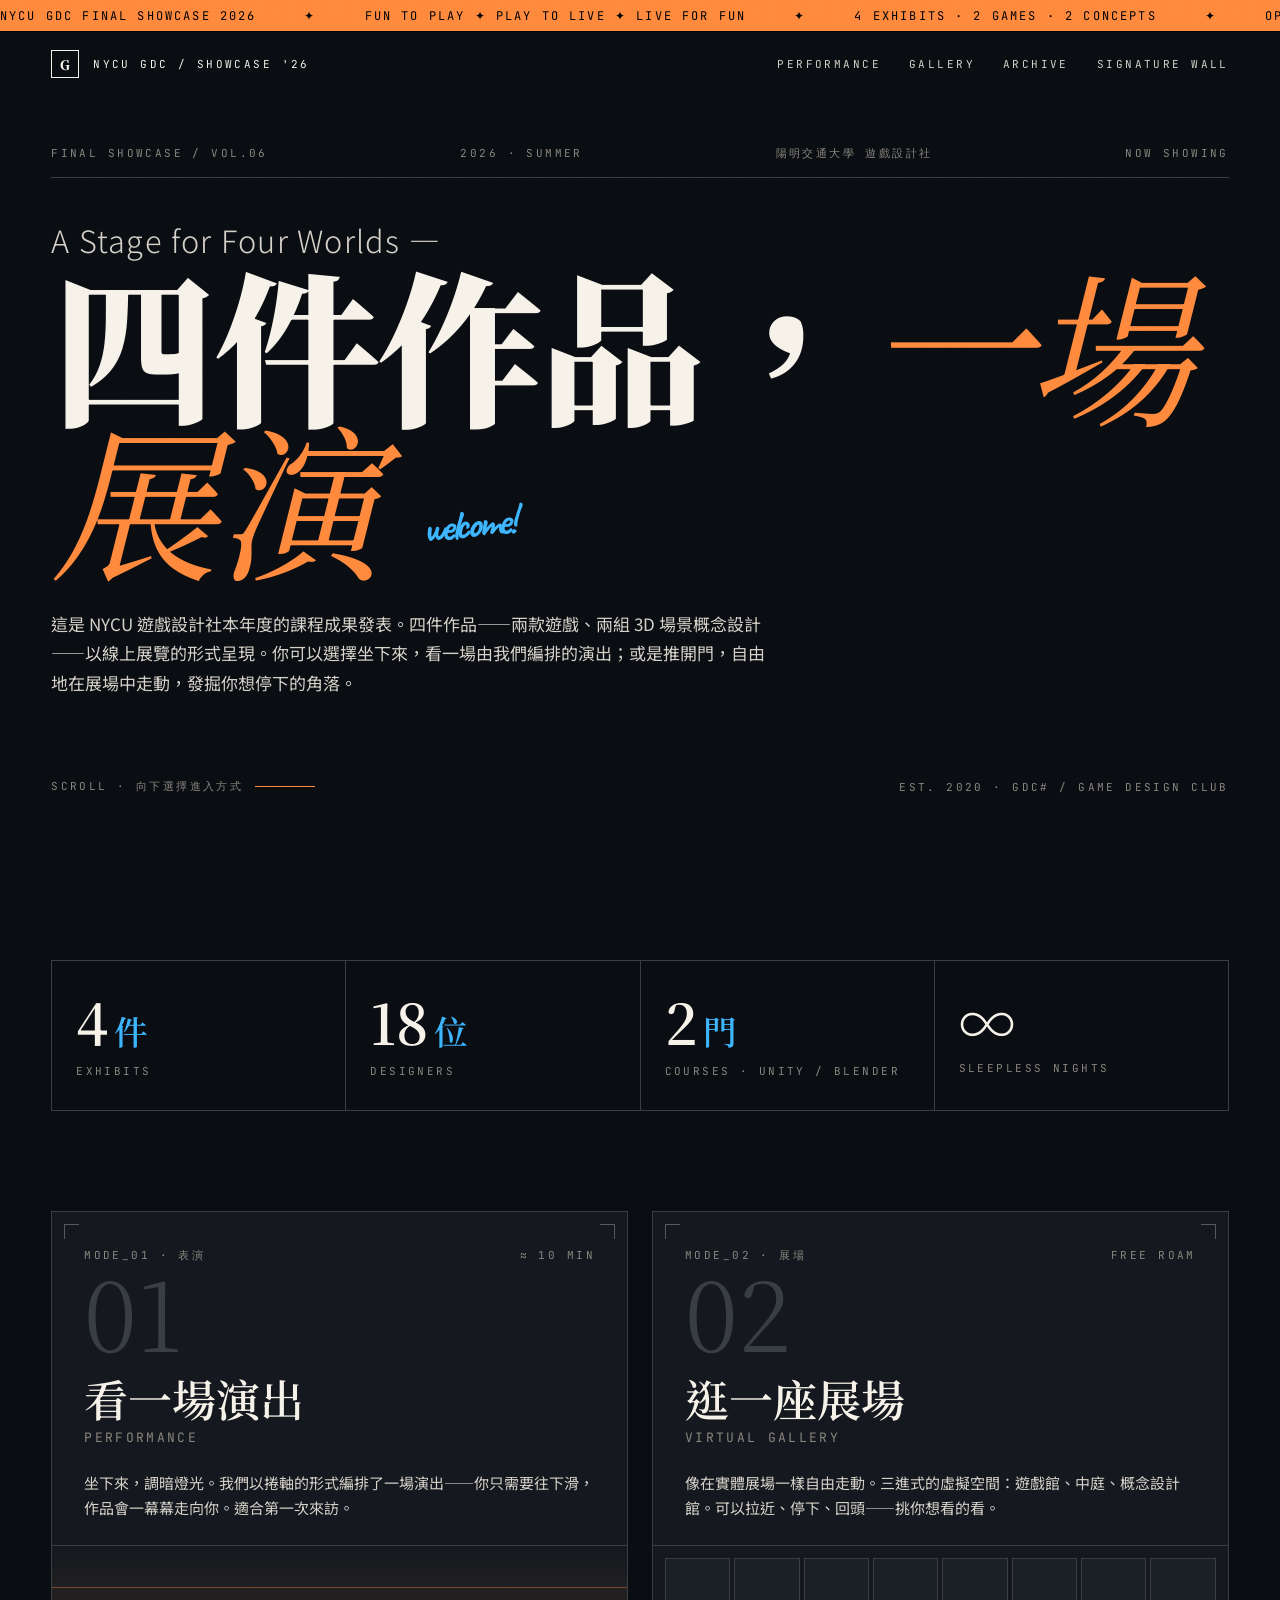
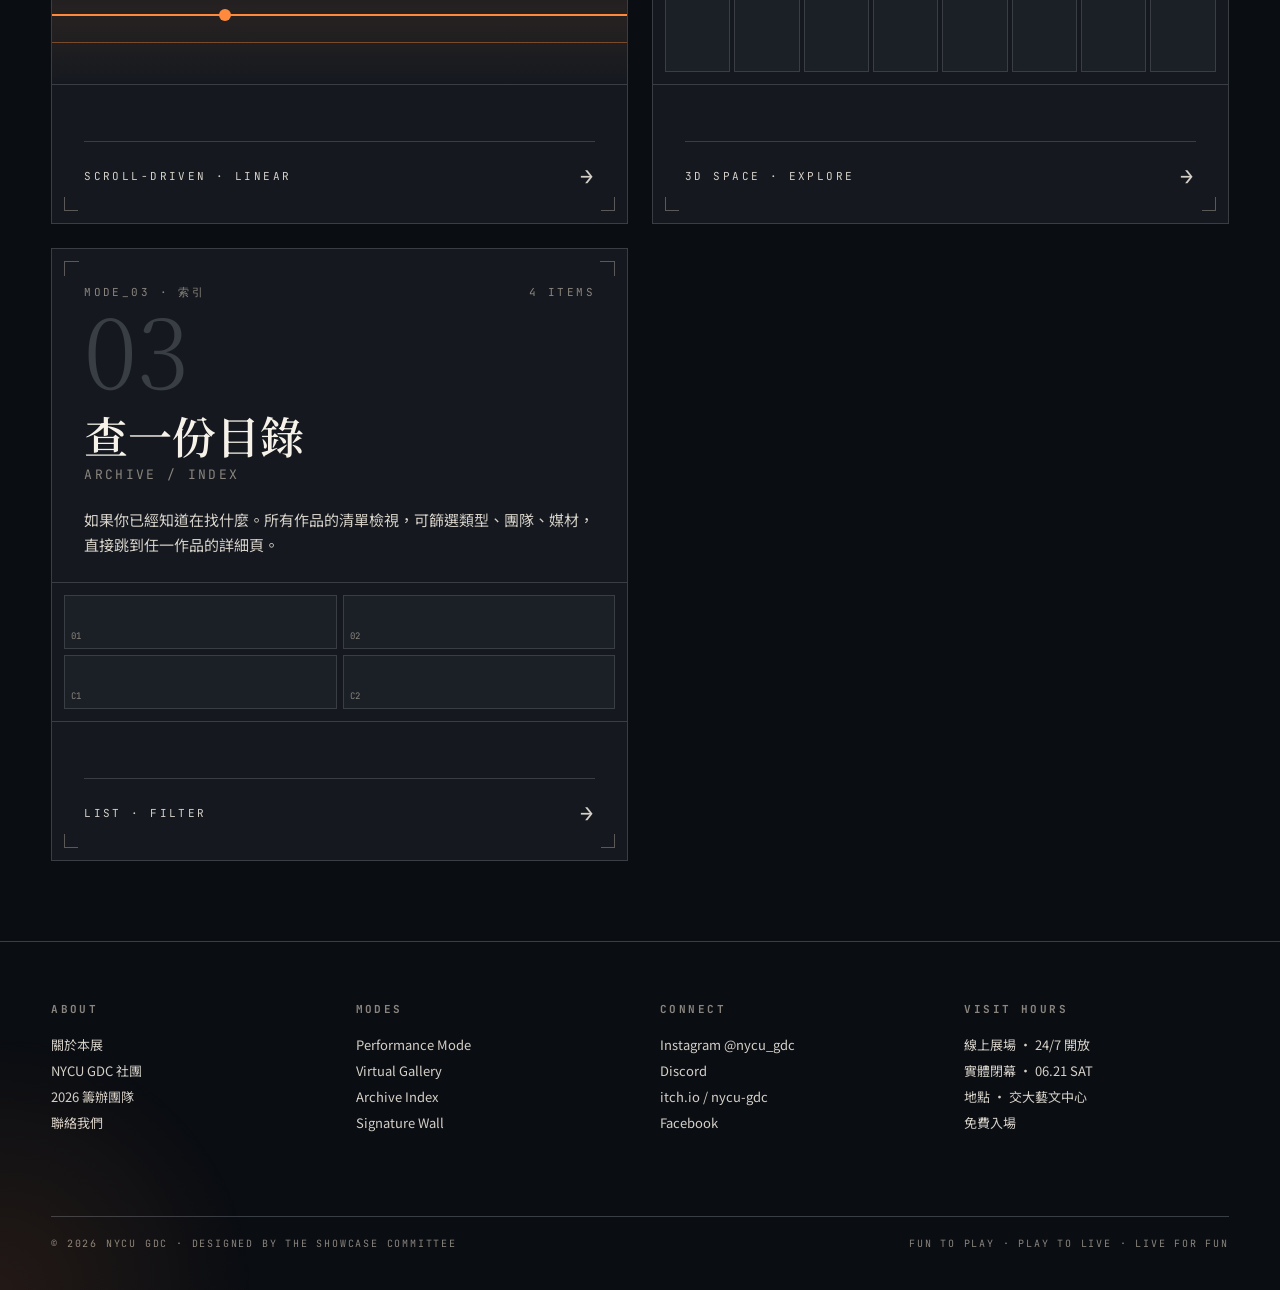
==== index.html @ 20cc6348 "Initial commit: NYCU GDC final showcase website Co-Authored-By: Claude Opus 4.8 (1M context) <norepl" ====
<!DOCTYPE html>
<html lang="zh-Hant">
<head>
<meta charset="UTF-8">
<meta name="viewport" content="width=device-width, initial-scale=1">
<title>NYCU GDC 期末 Showcase 2026</title>
<link rel="preconnect" href="https://fonts.googleapis.com">
<link rel="preconnect" href="https://fonts.gstatic.com" crossorigin>
<link href="https://fonts.googleapis.com/css2?family=Caveat:wght@400;600&family=JetBrains+Mono:wght@300;400;500&family=Noto+Sans+TC:wght@300;400;500;700&family=Noto+Serif+TC:wght@300;400;600;900&display=swap" rel="stylesheet">
<link rel="stylesheet" href="styles/tokens.css">
<style>
  body { overflow-x: hidden; }

  .marquee-strip {
    position: fixed;
    top: 0; left: 0; right: 0;
    height: 32px;
    background: var(--gdc-orange);
    color: var(--bg-deeper);
    overflow: hidden;
    z-index: 50;
    border-bottom: 1px solid var(--bg-deeper);
    display: flex;
    align-items: center;
  }
  .marquee-track {
    display: flex;
    gap: 48px;
    animation: marquee 60s linear infinite;
    white-space: nowrap;
    font-family: var(--f-mono);
    font-size: 12px;
    letter-spacing: 0.18em;
    text-transform: uppercase;
  }
  .marquee-track > span { display: inline-flex; align-items: center; gap: 48px; }
  .marquee-track > span::after { content: "✦"; }
  @keyframes marquee {
    from { transform: translateX(0); }
    to { transform: translateX(-50%); }
  }

  .topbar {
    position: fixed;
    top: 32px;
    left: 0; right: 0;
    padding: 18px var(--pad-edge);
    display: flex;
    align-items: center;
    justify-content: space-between;
    z-index: 40;
    font-family: var(--f-mono);
    font-size: 11px;
    letter-spacing: 0.22em;
    text-transform: uppercase;
  }
  .brand { display: flex; align-items: center; gap: 14px; color: var(--paper); }
  .brand-mark {
    width: 28px; height: 28px; border: 1px solid var(--paper);
    display: grid; place-items: center;
    font-family: var(--f-serif); font-weight: 900; font-size: 13px;
    letter-spacing: 0;
  }
  .topbar nav { display: flex; gap: 28px; color: var(--paper-dim); }
  .topbar nav a:hover { color: var(--gdc-orange); }

  .hero {
    min-height: 100vh;
    padding: 140px var(--pad-edge) 100px;
    position: relative;
    display: grid;
    grid-template-columns: 1fr;
    align-content: center;
  }
  .hero-meta {
    display: flex;
    justify-content: space-between;
    font-family: var(--f-mono);
    font-size: 11px;
    letter-spacing: 0.22em;
    text-transform: uppercase;
    color: var(--paper-faint);
    margin-bottom: 48px;
    padding-bottom: 16px;
    border-bottom: 1px solid var(--paper-line);
  }

  .hero-title {
    font-family: var(--f-serif);
    font-weight: 900;
    font-size: clamp(56px, 13vw, 200px);
    line-height: 0.92;
    letter-spacing: -0.02em;
    margin: 0;
    color: var(--paper);
    position: relative;
  }
  .hero-title .small {
    display: block;
    font-size: clamp(20px, 2.4vw, 36px);
    font-weight: 300;
    letter-spacing: 0.04em;
    color: var(--paper-dim);
    margin-bottom: 12px;
    font-family: var(--f-sans);
  }
  .hero-title em {
    font-style: italic;
    color: var(--gdc-orange);
    font-weight: 400;
  }
  .hand-stamp {
    font-family: var(--f-hand);
    color: var(--gdc-blue);
    font-size: clamp(28px, 3.2vw, 48px);
    transform: rotate(-6deg);
    display: inline-block;
    margin-left: 8px;
    vertical-align: middle;
  }

  .hero-sub {
    margin-top: 36px;
    max-width: 720px;
    font-size: 17px;
    line-height: 1.75;
    color: var(--paper-dim);
  }

  .hero-bottom {
    margin-top: 64px;
    display: flex;
    justify-content: space-between;
    align-items: end;
    flex-wrap: wrap;
    gap: 24px;
  }
  .scroll-hint {
    font-family: var(--f-mono);
    font-size: 11px;
    letter-spacing: 0.22em;
    text-transform: uppercase;
    color: var(--paper-faint);
    display: flex;
    align-items: center;
    gap: 12px;
  }
  .scroll-line {
    display: inline-block;
    width: 60px;
    height: 1px;
    background: var(--paper-faint);
    position: relative;
    overflow: hidden;
  }
  .scroll-line::after {
    content: "";
    position: absolute;
    inset: 0;
    background: var(--gdc-orange);
    animation: hint 2.5s ease-in-out infinite;
  }
  @keyframes hint {
    0% { transform: translateX(-100%); }
    50% { transform: translateX(0); }
    100% { transform: translateX(100%); }
  }

  /* Spotlight follows cursor */
  .spot {
    position: fixed;
    pointer-events: none;
    width: 600px; height: 600px;
    border-radius: 50%;
    background: radial-gradient(circle, rgba(255,138,61,0.10) 0%, rgba(255,138,61,0) 60%);
    transform: translate(-50%, -50%);
    z-index: 1;
    transition: opacity 0.4s;
  }

  /* Two doors */
  .doors {
    padding: 40px var(--pad-edge) 80px;
    display: grid;
    grid-template-columns: repeat(auto-fit, minmax(380px, 1fr));
    gap: 24px;
    position: relative;
    z-index: 2;
  }
  .door {
    position: relative;
    background: var(--bg-rise);
    border: 1px solid var(--paper-line);
    padding: 36px 32px 32px;
    min-height: 460px;
    display: flex;
    flex-direction: column;
    justify-content: space-between;
    cursor: pointer;
    transition: all 0.4s ease;
    overflow: hidden;
    text-decoration: none;
    color: inherit;
  }
  .door:hover {
    background: var(--bg-card);
    border-color: var(--paper-dim);
    transform: translateY(-4px);
  }
  .door-hd {
    display: flex;
    justify-content: space-between;
    align-items: start;
    font-family: var(--f-mono);
    font-size: 11px;
    letter-spacing: 0.22em;
    text-transform: uppercase;
    color: var(--paper-faint);
  }
  .door-num {
    font-family: var(--f-serif);
    font-size: 96px;
    font-weight: 300;
    line-height: 1;
    color: var(--paper-line);
    transition: color 0.3s;
  }
  .door:hover .door-num { color: var(--gdc-orange); }

  .door-title {
    font-family: var(--f-serif);
    font-size: 44px;
    font-weight: 600;
    line-height: 1.05;
    margin: 16px 0 8px;
  }
  .door-title-en {
    font-family: var(--f-mono);
    font-size: 13px;
    color: var(--paper-faint);
    letter-spacing: 0.18em;
    text-transform: uppercase;
  }
  .door-desc {
    margin-top: 24px;
    color: var(--paper-dim);
    font-size: 15px;
    line-height: 1.7;
  }
  .door-foot {
    margin-top: 32px;
    display: flex;
    justify-content: space-between;
    align-items: center;
    font-family: var(--f-mono);
    font-size: 11px;
    letter-spacing: 0.22em;
    text-transform: uppercase;
    color: var(--paper-dim);
    padding-top: 20px;
    border-top: 1px solid var(--paper-line);
  }
  .door-arrow {
    font-size: 22px;
    transition: transform 0.3s;
  }
  .door:hover .door-arrow { transform: translateX(8px); color: var(--gdc-orange); }

  /* Visual signatures inside doors */
  .door-vis {
    margin: 24px -32px;
    height: 140px;
    position: relative;
    overflow: hidden;
    border-top: 1px solid var(--paper-line);
    border-bottom: 1px solid var(--paper-line);
  }
  .vis-perform {
    background:
      linear-gradient(to bottom,
        transparent 0%,
        rgba(255,138,61,0.08) 50%,
        transparent 100%);
  }
  .vis-perform::before, .vis-perform::after {
    content: "";
    position: absolute;
    left: 0; right: 0;
    height: 1px;
    background: var(--gdc-orange);
    opacity: 0.4;
  }
  .vis-perform::before { top: 30%; }
  .vis-perform::after { top: 70%; }
  .vis-perform .play-line {
    position: absolute;
    top: 50%; left: 0; right: 0;
    height: 2px;
    background: var(--gdc-orange);
    transform: translateY(-50%);
  }
  .vis-perform .play-dot {
    position: absolute;
    top: 50%; left: 30%;
    width: 12px; height: 12px;
    background: var(--gdc-orange);
    border-radius: 50%;
    transform: translate(-50%, -50%);
    animation: travel 3s ease-in-out infinite alternate;
  }
  @keyframes travel { to { left: 70%; } }

  .vis-gallery {
    display: grid;
    grid-template-columns: repeat(8, 1fr);
    gap: 4px;
    padding: 12px;
    perspective: 400px;
  }
  .vis-gallery .b {
    background: var(--bg-card);
    border: 1px solid var(--paper-line);
    transform-origin: bottom;
    transition: transform 0.4s;
  }
  .door:hover .vis-gallery .b:nth-child(odd) { transform: rotateX(15deg); }
  .door:hover .vis-gallery .b:nth-child(even) { transform: rotateX(-10deg); background: var(--gdc-blue-soft); opacity: 0.4; }

  .vis-index {
    display: grid;
    grid-template-columns: repeat(2, 1fr);
    grid-template-rows: repeat(2, 1fr);
    gap: 6px;
    padding: 12px;
  }
  .vis-index .c {
    background: var(--bg-card);
    border: 1px solid var(--paper-line);
    display: flex;
    align-items: end;
    padding: 6px;
    font-family: var(--f-mono);
    font-size: 9px;
    color: var(--paper-faint);
  }

  /* Stats */
  .stats {
    padding: 40px var(--pad-edge) 60px;
    display: grid;
    grid-template-columns: repeat(auto-fit, minmax(180px, 1fr));
    gap: 1px;
    background: var(--paper-line);
    margin: 0 var(--pad-edge);
    border: 1px solid var(--paper-line);
  }
  .stats { padding: 0; margin-top: 60px; margin-bottom: 60px; }
  .stat {
    background: var(--bg-stage);
    padding: 32px 24px;
  }
  .stat-num {
    font-family: var(--f-serif);
    font-size: 56px;
    font-weight: 600;
    line-height: 1;
    color: var(--paper);
  }
  .stat-num em {
    font-family: var(--f-hand);
    font-style: normal;
    color: var(--gdc-blue);
    font-size: 0.6em;
    margin-left: 6px;
  }
  .stat-label {
    margin-top: 12px;
    font-family: var(--f-mono);
    font-size: 11px;
    letter-spacing: 0.22em;
    text-transform: uppercase;
    color: var(--paper-faint);
  }

  /* Footer */
  footer {
    padding: 60px var(--pad-edge) 40px;
    border-top: 1px solid var(--paper-line);
    display: grid;
    grid-template-columns: repeat(auto-fit, minmax(220px, 1fr));
    gap: 40px;
    font-size: 13px;
  }
  footer h4 {
    font-family: var(--f-mono);
    font-size: 11px;
    letter-spacing: 0.22em;
    text-transform: uppercase;
    color: var(--paper-faint);
    margin: 0 0 16px;
  }
  footer ul { list-style: none; padding: 0; margin: 0; line-height: 2; color: var(--paper-dim); }
  footer ul li:hover { color: var(--gdc-orange); cursor: pointer; }
  .colophon {
    grid-column: 1 / -1;
    margin-top: 40px;
    padding-top: 20px;
    border-top: 1px solid var(--paper-line);
    display: flex;
    justify-content: space-between;
    flex-wrap: wrap;
    gap: 16px;
    font-family: var(--f-mono);
    font-size: 10px;
    letter-spacing: 0.18em;
    text-transform: uppercase;
    color: var(--paper-faint);
  }

  /* Responsive */
  @media (max-width: 720px) {
    .topbar nav { display: none; }
    .door { min-height: 380px; padding: 24px 20px; }
    .door-num { font-size: 72px; }
    .door-title { font-size: 32px; }
    .door-vis { margin: 20px -20px; height: 100px; }
  }
</style>
</head>
<body class="grain">

<!-- Marquee strip -->
<div class="marquee-strip" aria-hidden="true">
  <div class="marquee-track">
    <span>NYCU GDC FINAL SHOWCASE 2026</span>
    <span>FUN TO PLAY ✦ PLAY TO LIVE ✦ LIVE FOR FUN</span>
    <span>4 EXHIBITS · 2 GAMES · 2 CONCEPTS</span>
    <span>OPEN 24/7 · ONLINE EXHIBITION</span>
    <span>NYCU GDC FINAL SHOWCASE 2026</span>
    <span>FUN TO PLAY ✦ PLAY TO LIVE ✦ LIVE FOR FUN</span>
    <span>4 EXHIBITS · 2 GAMES · 2 CONCEPTS</span>
    <span>OPEN 24/7 · ONLINE EXHIBITION</span>
  </div>
</div>

<!-- Top bar -->
<header class="topbar">
  <a href="index.html" class="brand">
    <div class="brand-mark">G</div>
    <span>NYCU GDC / Showcase '26</span>
  </a>
  <nav>
    <a href="perform.html">Performance</a>
    <a href="gallery.html">Gallery</a>
    <a href="archive.html">Archive</a>
    <a href="wall.html">Signature Wall</a>
  </nav>
</header>

<!-- Hero -->
<section class="hero">
  <div class="hero-meta">
    <span>FINAL SHOWCASE / VOL.06</span>
    <span>2026 · SUMMER</span>
    <span>陽明交通大學 遊戲設計社</span>
    <span>NOW SHOWING</span>
  </div>

  <h1 class="hero-title">
    <span class="small">A Stage for Four Worlds —</span>
    四件作品，<em>一場展演</em>
    <span class="hand-stamp">welcome!</span>
  </h1>

  <p class="hero-sub">
    這是 NYCU 遊戲設計社本年度的課程成果發表。四件作品——兩款遊戲、兩組 3D 場景概念設計——以線上展覽的形式呈現。你可以選擇坐下來，看一場由我們編排的演出；或是推開門，自由地在展場中走動，發掘你想停下的角落。
  </p>

  <div class="hero-bottom">
    <div class="scroll-hint">
      <span>Scroll · 向下選擇進入方式</span>
      <span class="scroll-line"></span>
    </div>
    <div class="mono" style="font-size:11px;letter-spacing:0.22em;text-transform:uppercase;color:var(--paper-faint);">
      EST. 2020 · GDC# / Game Design Club
    </div>
  </div>
</section>

<!-- Stats strip -->
<section class="stats">
  <div class="stat">
    <div class="stat-num">4<em>件</em></div>
    <div class="stat-label">Exhibits</div>
  </div>
  <div class="stat">
    <div class="stat-num">18<em>位</em></div>
    <div class="stat-label">Designers</div>
  </div>
  <div class="stat">
    <div class="stat-num">2<em>門</em></div>
    <div class="stat-label">Courses · Unity / Blender</div>
  </div>
  <div class="stat">
    <div class="stat-num">∞</div>
    <div class="stat-label">Sleepless Nights</div>
  </div>
</section>

<!-- Two doors -->
<section class="doors">
  <a class="door corner-marks" href="perform.html">
    <span class="cm-bl"></span><span class="cm-br"></span>
    <div class="door-hd">
      <span>MODE_01 · 表演</span>
      <span>≈ 10 MIN</span>
    </div>
    <div>
      <div class="door-num">01</div>
      <div class="door-title">看一場演出</div>
      <div class="door-title-en">PERFORMANCE</div>
      <div class="door-desc">
        坐下來，調暗燈光。我們以捲軸的形式編排了一場演出——你只需要往下滑，作品會一幕幕走向你。適合第一次來訪。
      </div>
    </div>
    <div class="door-vis vis-perform">
      <div class="play-line"></div>
      <div class="play-dot"></div>
    </div>
    <div class="door-foot">
      <span>Scroll-driven · Linear</span>
      <span class="door-arrow">→</span>
    </div>
  </a>

  <a class="door corner-marks" href="gallery.html">
    <span class="cm-bl"></span><span class="cm-br"></span>
    <div class="door-hd">
      <span>MODE_02 · 展場</span>
      <span>FREE ROAM</span>
    </div>
    <div>
      <div class="door-num">02</div>
      <div class="door-title">逛一座展場</div>
      <div class="door-title-en">VIRTUAL GALLERY</div>
      <div class="door-desc">
        像在實體展場一樣自由走動。三進式的虛擬空間：遊戲館、中庭、概念設計館。可以拉近、停下、回頭——挑你想看的看。
      </div>
    </div>
    <div class="door-vis vis-gallery">
      <div class="b"></div><div class="b"></div><div class="b"></div><div class="b"></div>
      <div class="b"></div><div class="b"></div><div class="b"></div><div class="b"></div>
    </div>
    <div class="door-foot">
      <span>3D Space · Explore</span>
      <span class="door-arrow">→</span>
    </div>
  </a>

  <a class="door corner-marks" href="archive.html">
    <span class="cm-bl"></span><span class="cm-br"></span>
    <div class="door-hd">
      <span>MODE_03 · 索引</span>
      <span>4 ITEMS</span>
    </div>
    <div>
      <div class="door-num">03</div>
      <div class="door-title">查一份目錄</div>
      <div class="door-title-en">ARCHIVE / INDEX</div>
      <div class="door-desc">
        如果你已經知道在找什麼。所有作品的清單檢視，可篩選類型、團隊、媒材，直接跳到任一作品的詳細頁。
      </div>
    </div>
    <div class="door-vis vis-index">
      <div class="c">01</div><div class="c">02</div><div class="c">C1</div><div class="c">C2</div>
    </div>
    <div class="door-foot">
      <span>List · Filter</span>
      <span class="door-arrow">→</span>
    </div>
  </a>
</section>

<!-- Footer -->
<footer>
  <div>
    <h4>About</h4>
    <ul>
      <li>關於本展</li>
      <li>NYCU GDC 社團</li>
      <li>2026 籌辦團隊</li>
      <li>聯絡我們</li>
    </ul>
  </div>
  <div>
    <h4>Modes</h4>
    <ul>
      <li><a href="perform.html">Performance Mode</a></li>
      <li><a href="gallery.html">Virtual Gallery</a></li>
      <li><a href="archive.html">Archive Index</a></li>
      <li><a href="wall.html">Signature Wall</a></li>
    </ul>
  </div>
  <div>
    <h4>Connect</h4>
    <ul>
      <li>Instagram @nycu_gdc</li>
      <li>Discord</li>
      <li>itch.io / nycu-gdc</li>
      <li>Facebook</li>
    </ul>
  </div>
  <div>
    <h4>Visit Hours</h4>
    <ul>
      <li>線上展場 · 24/7 開放</li>
      <li>實體閉幕 · 06.21 SAT</li>
      <li>地點 · 交大藝文中心</li>
      <li>免費入場</li>
    </ul>
  </div>
  <div class="colophon">
    <span>© 2026 NYCU GDC · Designed by the Showcase Committee</span>
    <span>Fun to Play · Play to Live · Live for Fun</span>
  </div>
</footer>

<div class="spot" id="spot"></div>

<script>
  // Spotlight cursor
  const spot = document.getElementById('spot');
  document.addEventListener('mousemove', (e) => {
    spot.style.left = e.clientX + 'px';
    spot.style.top = e.clientY + 'px';
  });
  document.addEventListener('mouseleave', () => spot.style.opacity = 0);
  document.addEventListener('mouseenter', () => spot.style.opacity = 1);
</script>

</body>
</html>
---- styles/tokens.css ----
/* NYCU GDC Showcase — Design Tokens */
:root {
  /* Stage / theatre dark */
  --bg-stage: oklch(0.16 0.012 260);
  --bg-deeper: oklch(0.10 0.010 260);
  --bg-rise: oklch(0.21 0.014 260);
  --bg-card: oklch(0.24 0.014 260);

  /* Warm whites & paper */
  --paper: oklch(0.96 0.012 80);
  --paper-dim: oklch(0.86 0.012 80);
  --paper-faint: oklch(0.62 0.012 80);
  --paper-line: oklch(0.36 0.012 260);

  /* GDC accents */
  --gdc-orange: #FF8A3D;
  --gdc-blue: #3DB5FF;
  --gdc-orange-soft: oklch(0.78 0.16 55);
  --gdc-blue-soft: oklch(0.78 0.13 235);
  --signal-red: oklch(0.67 0.21 25);

  /* Type scale */
  --f-mono: "JetBrains Mono", ui-monospace, "Courier New", monospace;
  --f-sans: "Noto Sans TC", "Inter", system-ui, sans-serif;
  --f-serif: "Noto Serif TC", "EB Garamond", serif;
  --f-hand: "Caveat", "Noto Serif TC", cursive;

  /* Spacing */
  --pad-edge: clamp(20px, 4vw, 64px);
}

* { box-sizing: border-box; }
html, body { margin: 0; padding: 0; }
body {
  font-family: var(--f-sans);
  background: var(--bg-stage);
  color: var(--paper);
  -webkit-font-smoothing: antialiased;
  text-rendering: optimizeLegibility;
}

/* Common atoms */
.mono { font-family: var(--f-mono); letter-spacing: 0.02em; }
.serif { font-family: var(--f-serif); }
.hand { font-family: var(--f-hand); }
.muted { color: var(--paper-faint); }
.dim { color: var(--paper-dim); }

.tag {
  display: inline-block;
  font-family: var(--f-mono);
  font-size: 11px;
  letter-spacing: 0.18em;
  text-transform: uppercase;
  padding: 4px 10px;
  border: 1px solid var(--paper-line);
  border-radius: 999px;
  color: var(--paper-dim);
}

a { color: inherit; text-decoration: none; }

/* Grain overlay — adds the "projection" feel */
.grain::before {
  content: "";
  position: fixed;
  inset: 0;
  pointer-events: none;
  z-index: 999;
  opacity: 0.06;
  mix-blend-mode: overlay;
  background-image:
    radial-gradient(rgba(255,255,255,0.6) 1px, transparent 1px),
    radial-gradient(rgba(255,255,255,0.4) 1px, transparent 1px);
  background-size: 3px 3px, 5px 5px;
  background-position: 0 0, 1px 2px;
}

/* Scrollbar polish */
::-webkit-scrollbar { width: 10px; height: 10px; }
::-webkit-scrollbar-track { background: var(--bg-deeper); }
::-webkit-scrollbar-thumb { background: var(--paper-line); border-radius: 999px; }
::-webkit-scrollbar-thumb:hover { background: var(--paper-faint); }

/* Reusable corner crosshair (registration marks) */
.corner-marks { position: relative; }
.corner-marks::before, .corner-marks::after,
.corner-marks > .cm-tr, .corner-marks > .cm-bl, .corner-marks > .cm-br {
  content: "";
  position: absolute;
  width: 14px;
  height: 14px;
  border: 1px solid var(--paper-faint);
  opacity: 0.6;
}
.corner-marks::before { top: 12px; left: 12px; border-right: none; border-bottom: none; }
.corner-marks::after { top: 12px; right: 12px; border-left: none; border-bottom: none; }
.corner-marks > .cm-bl { bottom: 12px; left: 12px; border-right: none; border-top: none; }
.corner-marks > .cm-br { bottom: 12px; right: 12px; border-left: none; border-top: none; }

/* Selection */
::selection { background: var(--gdc-orange); color: var(--bg-deeper); }

/* Reusable button */
.btn {
  display: inline-flex;
  align-items: center;
  gap: 12px;
  padding: 14px 22px;
  border: 1px solid var(--paper);
  background: transparent;
  color: var(--paper);
  font-family: var(--f-mono);
  font-size: 12px;
  letter-spacing: 0.22em;
  text-transform: uppercase;
  cursor: pointer;
  transition: all 0.25s ease;
  text-decoration: none;
}
.btn:hover { background: var(--paper); color: var(--bg-deeper); }
.btn-primary { background: var(--gdc-orange); border-color: var(--gdc-orange); color: var(--bg-deeper); }
.btn-primary:hover { background: var(--paper); border-color: var(--paper); }
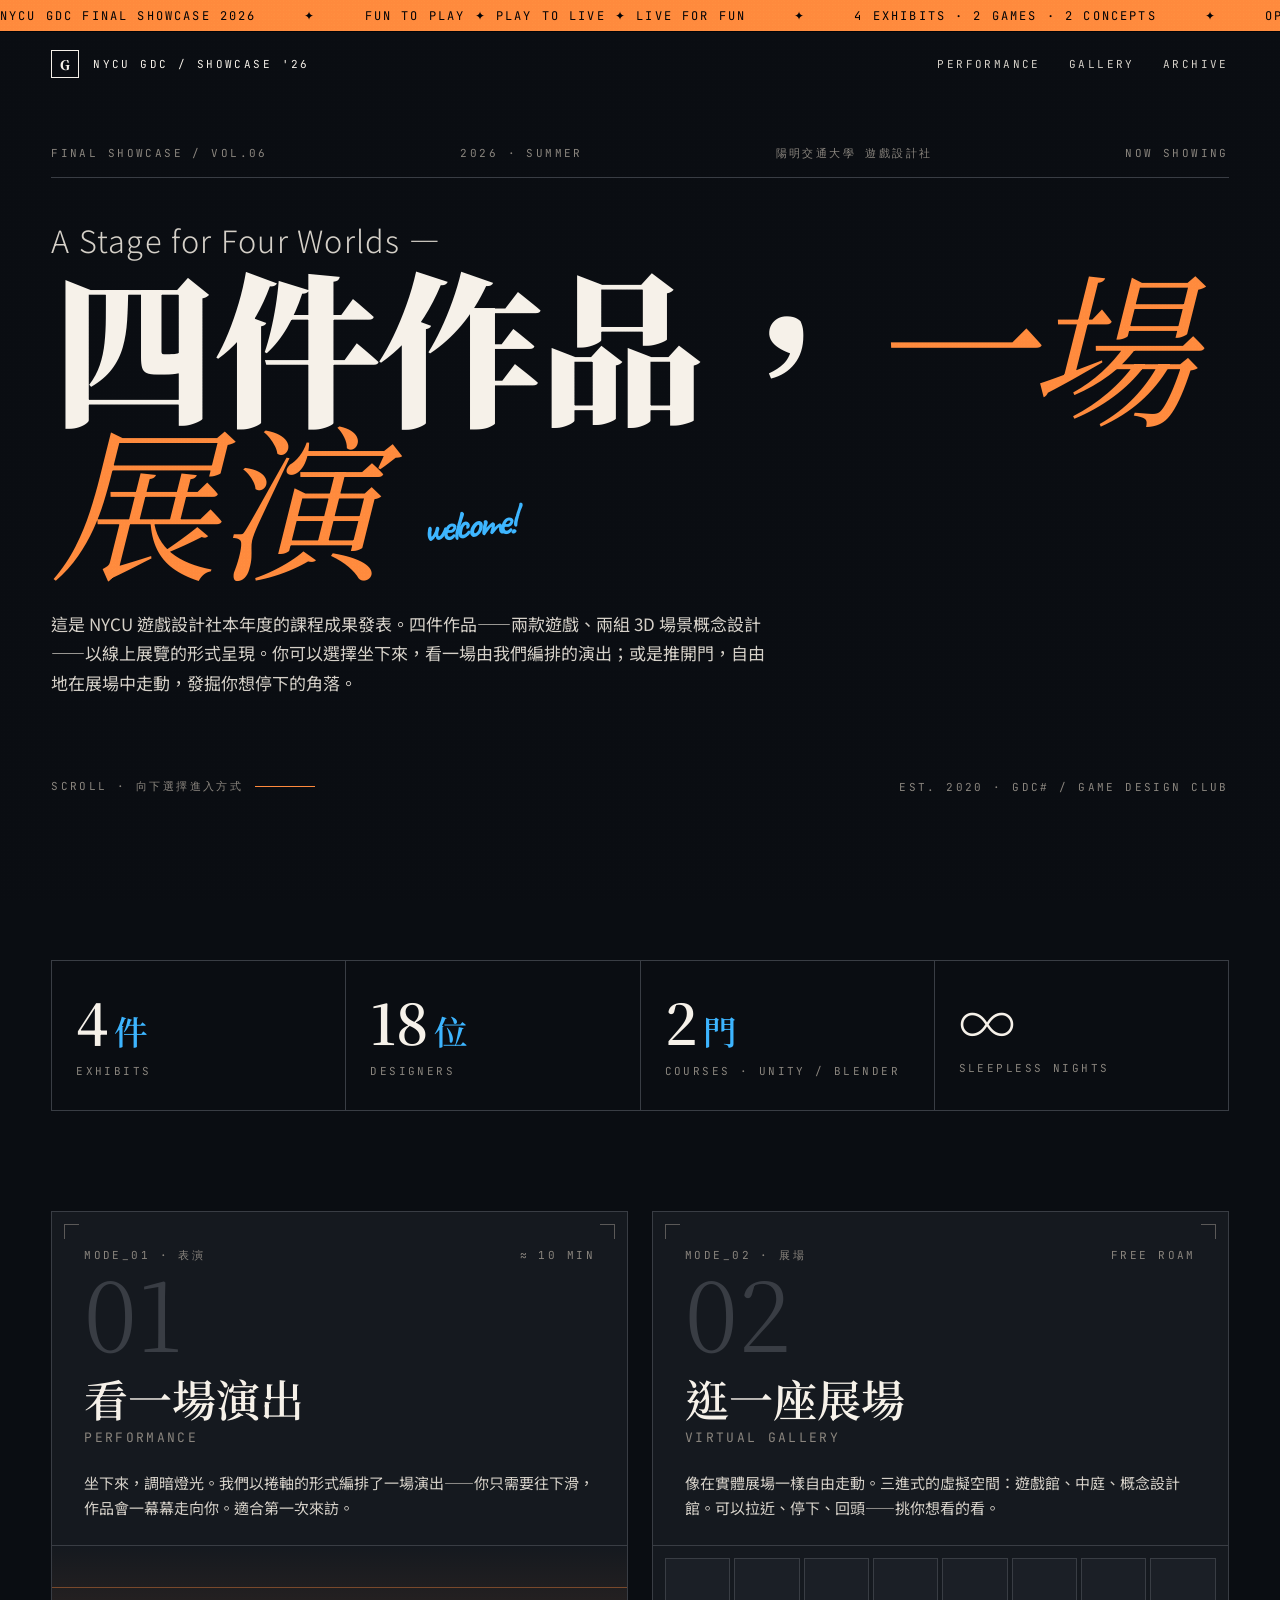
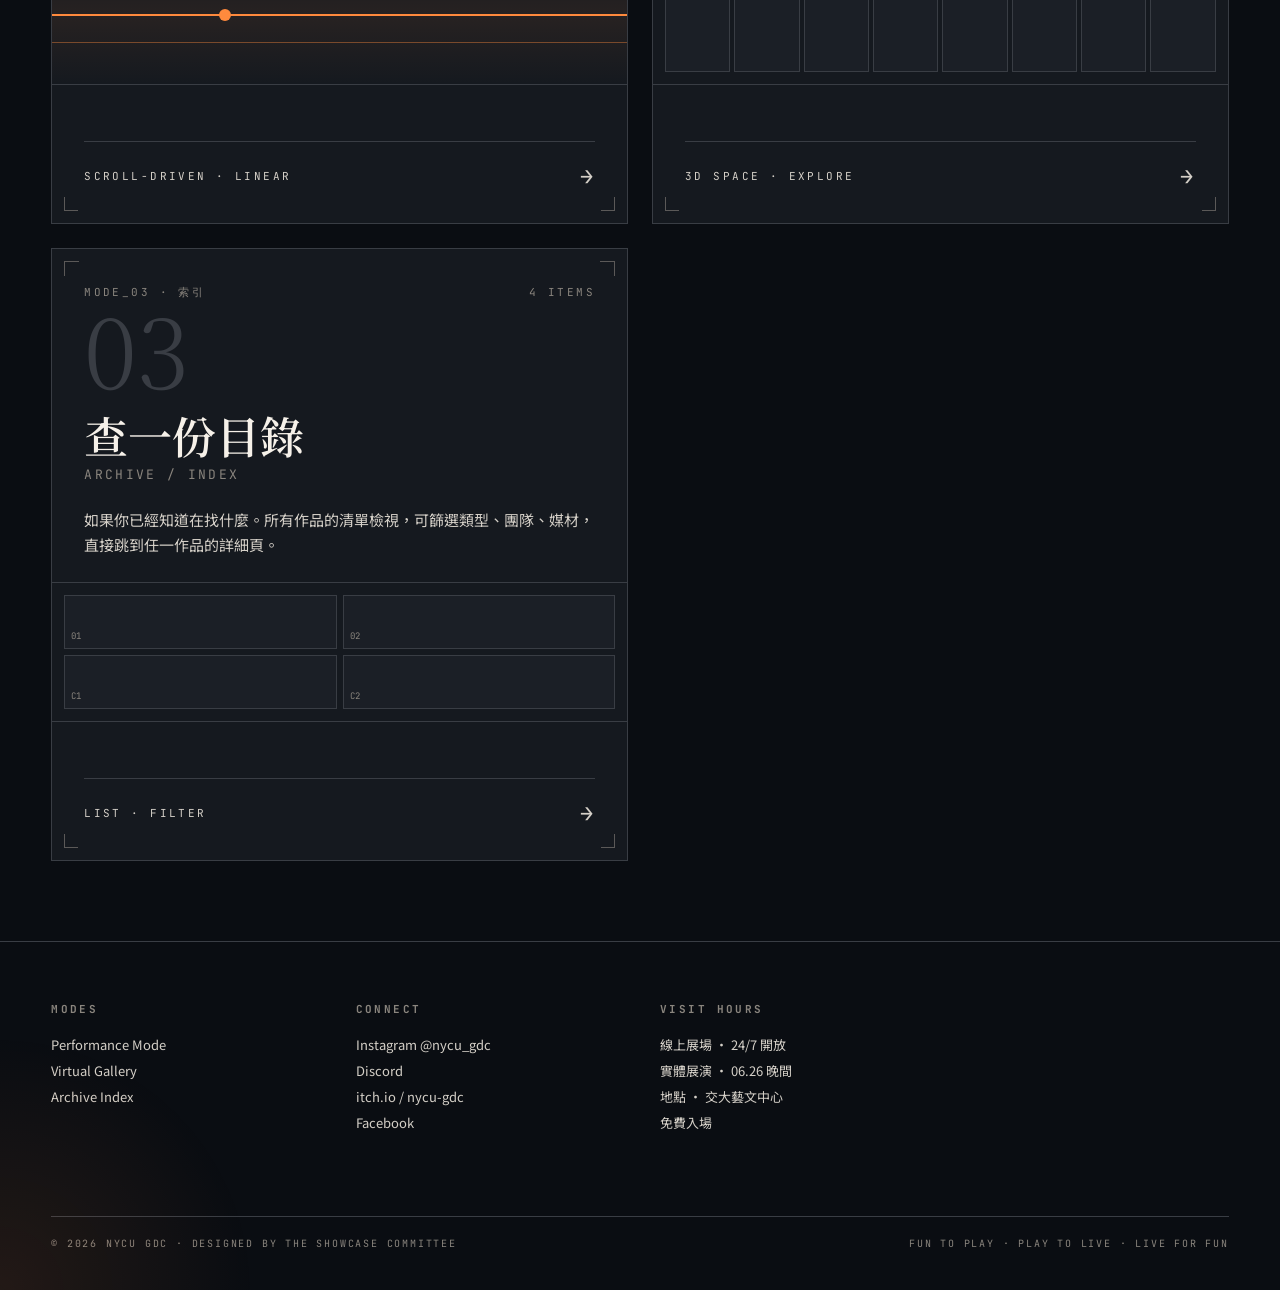
==== commit e0a4e838: "Remove signature wall links, update footer with real social links - Drop wall.html nav/footer/CTA li" ====
--- a/index.html
+++ b/index.html
@@ -453,7 +453,6 @@
     <a href="perform.html">Performance</a>
     <a href="gallery.html">Gallery</a>
     <a href="archive.html">Archive</a>
-    <a href="wall.html">Signature Wall</a>
   </nav>
 </header>
 
@@ -584,37 +583,27 @@
 <!-- Footer -->
 <footer>
   <div>
-    <h4>About</h4>
-    <ul>
-      <li>關於本展</li>
-      <li>NYCU GDC 社團</li>
-      <li>2026 籌辦團隊</li>
-      <li>聯絡我們</li>
-    </ul>
-  </div>
-  <div>
     <h4>Modes</h4>
     <ul>
       <li><a href="perform.html">Performance Mode</a></li>
       <li><a href="gallery.html">Virtual Gallery</a></li>
       <li><a href="archive.html">Archive Index</a></li>
-      <li><a href="wall.html">Signature Wall</a></li>
     </ul>
   </div>
   <div>
     <h4>Connect</h4>
     <ul>
-      <li>Instagram @nycu_gdc</li>
-      <li>Discord</li>
-      <li>itch.io / nycu-gdc</li>
-      <li>Facebook</li>
+      <li><a href="https://www.instagram.com/nycu_gdc/" target="_blank" rel="noopener">Instagram @nycu_gdc</a></li>
+      <li><a href="https://discord.gg/7tUWM2Dj53" target="_blank" rel="noopener">Discord</a></li>
+      <li><a href="https://nycu-gdc.itch.io/" target="_blank" rel="noopener">itch.io / nycu-gdc</a></li>
+      <li><a href="https://www.facebook.com/NYCUGDC/" target="_blank" rel="noopener">Facebook</a></li>
     </ul>
   </div>
   <div>
     <h4>Visit Hours</h4>
     <ul>
       <li>線上展場 · 24/7 開放</li>
-      <li>實體閉幕 · 06.21 SAT</li>
+      <li>實體展演 · 06.26 晚間</li>
       <li>地點 · 交大藝文中心</li>
       <li>免費入場</li>
     </ul>
